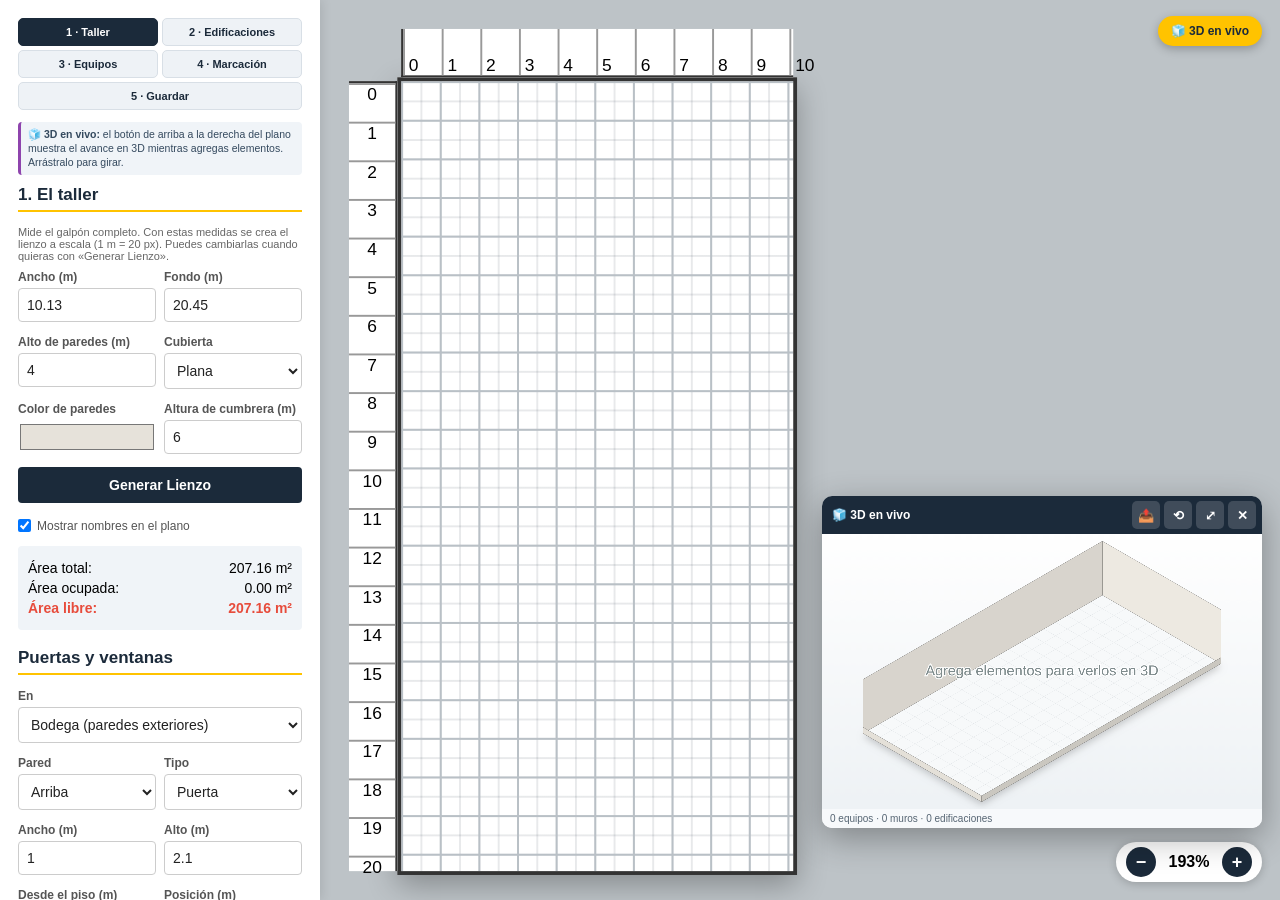
==== index.html @ 07bb7385 "v1.4.4: girar siempre (sin autocolision), mover aunque no haya hueco y redimensionar con aviso" ====
<!DOCTYPE html>
<html lang="es">
<head>
    <meta charset="UTF-8">
    <meta name="viewport" content="width=device-width, initial-scale=1, viewport-fit=cover">
    <meta name="description" content="Simulador de distribución en planta para talleres y bodegas: dibuja a escala, divide edificaciones, ubica equipos, míralo en 3D y comparte.">
    <meta name="theme-color" content="#1B2A3A">
    <meta name="apple-mobile-web-app-capable" content="yes">
    <meta name="apple-mobile-web-app-status-bar-style" content="black-translucent">
    <meta name="apple-mobile-web-app-title" content="Planta CTC">
    <meta property="og:title" content="Simulador de Planta CTC Energy">
    <meta property="og:description" content="Dibuja tu taller a escala por etapas, ubica equipos y compártelo en 3D. Guarda en tu celular o PC.">
    <meta property="og:type" content="website">
    <title>Simulador de Planta CTC Energy</title>
    <link rel="icon" href="data:image/svg+xml,%3Csvg xmlns='http://www.w3.org/2000/svg' viewBox='0 0 64 64'%3E%3Crect width='64' height='64' rx='12' fill='%231B2A3A'/%3E%3Cpath d='M14 46V26l10 6v-6l10 6v-6l10 6v14z' fill='%23FFC300'/%3E%3C/svg%3E">
    <link rel="apple-touch-icon" href="icons/apple-touch-icon.png">
    <link rel="manifest" href="manifest.webmanifest">
    <link rel="stylesheet" href="assets/styles.css">
    <script>
        /* registra fallos para poder diagnosticar (no interrumpe la app) */
        window.__errores = [];
        window.addEventListener('error', function (e) {
            window.__errores.push('error: ' + e.message + ' @ ' + (e.filename || '') + ':' + e.lineno);
        });
        window.addEventListener('unhandledrejection', function (e) {
            var r = e.reason;
            window.__errores.push('promesa: ' + ((r && r.message) || r));
        });
    </script>
</head>
<body>
    <button id="btn-panel" class="btn-panel" aria-controls="panel" aria-expanded="false" title="Mostrar / ocultar panel">☰</button>

    <aside id="panel">
        <button id="btnCerrarPanel" class="btn-cerrar-panel" type="button" title="Cerrar panel">✕</button>
        <div class="marcas" role="tablist">
            <button type="button" class="marca activa" data-tab="taller">1 · Taller</button>
            <button type="button" class="marca" data-tab="edif">2 · Edificaciones</button>
            <button type="button" class="marca" data-tab="equipos">3 · Equipos</button>
            <button type="button" class="marca" data-tab="marcacion">4 · Marcación</button>
            <button type="button" class="marca" data-tab="salida">5 · Guardar</button>
        </div>

        <p class="pista-3d">🧊 <b>3D en vivo:</b> el botón de arriba a la derecha del plano muestra el avance en 3D
            mientras agregas elementos. Arrástralo para girar.</p>

        <!-- ===================== ELEMENTO SELECCIONADO ===================== -->
        <div id="selBox" style="display:none">
            <h3 class="sub">✏️ Elemento seleccionado</h3>
            <p id="selInfo" class="ayuda"></p>
            <div class="form-group"><label for="selNombre">Nombre</label>
                <input type="text" id="selNombre" maxlength="60"></div>
            <div class="form-group fila-campos">
                <div><label for="selAncho">Ancho / largo (m)</label><input type="number" id="selAncho" step="0.05" min="0.3"></div>
                <div><label for="selFondo">Fondo / espesor (m)</label><input type="number" id="selFondo" step="0.05" min="0.3"></div>
            </div>
            <div class="form-group fila-campos">
                <div><label for="selAlto">Alto (m)</label><input type="number" id="selAlto" step="0.1" min="0.1"></div>
                <div><label for="selColor">Color</label><input type="color" id="selColor"></div>
            </div>
            <div class="form-group">
                <label class="chk"><input type="checkbox" id="selMarca"> Con marcación amarilla</label>
            </div>
            <div class="form-group">
                <label for="selFoto">Foto / imagen 3D</label>
                <div class="fila-archivo">
                    <input type="file" id="selFoto" accept="image/*">
                    <button type="button" id="btnSelQuitarFoto" class="btn-quitar" title="Quitar la foto">✕</button>
                </div>
            </div>
            <button id="btnSelAplicar" class="btn-primario">Aplicar cambios</button>
            <div class="fila-campos">
                <button id="btnSelDup" class="btn-sec">Duplicar</button>
                <button id="btnSelDel" class="btn-borrar">Eliminar</button>
            </div>
            <button id="btnSelCerrar" class="btn-sec">Cerrar selección</button>
            <hr>
        </div>

        <!-- ===================== 1 · TALLER ===================== -->
        <section class="tab activa" data-tab="taller">
            <h2>1. El taller</h2>
            <p class="ayuda">Mide el galpón completo. Con estas medidas se crea el lienzo a escala
                (1 m = 20 px). Puedes cambiarlas cuando quieras con «Generar Lienzo».</p>
            <div class="form-group fila-campos">
                <div><label for="anchoBodega">Ancho (m)</label><input type="number" id="anchoBodega" value="10.13" step="0.05" min="1"></div>
                <div><label for="fondoBodega">Fondo (m)</label><input type="number" id="fondoBodega" value="20.45" step="0.05" min="1"></div>
            </div>
            <div class="form-group fila-campos">
                <div><label for="altoPared">Alto de paredes (m)</label><input type="number" id="altoPared" value="4" step="0.1" min="1"></div>
                <div><label for="cubierta">Cubierta</label>
                    <select id="cubierta">
                        <option value="ninguna">Sin cubierta</option>
                        <option value="plana" selected>Plana</option>
                        <option value="aguas">2 aguas</option>
                    </select>
                </div>
            </div>
            <div class="form-group fila-campos">
                <div><label for="colorPared">Color de paredes</label><input type="color" id="colorPared" value="#e6e2da"></div>
                <div><label for="alturaCumbrera">Altura de cumbrera (m)</label><input type="number" id="alturaCumbrera" value="6" step="0.1" min="1"></div>
            </div>
            <button id="btnCrearBodega" class="btn-primario">Generar Lienzo</button>

            <div class="form-group" style="margin-top:8px">
                <label class="chk"><input type="checkbox" id="verNombres" checked>
                    Mostrar nombres en el plano</label>
            </div>
            <div id="totales" aria-live="polite">
                <p><span>Área total:</span> <span id="txtTotal">0 m²</span></p>
                <p><span>Área ocupada:</span> <span id="txtOcupada">0 m²</span></p>
                <p class="alerta"><span>Área libre:</span> <span id="txtLibre">0 m²</span></p>
            </div>

            <div id="hostAbBodega"></div>
            <p class="ayuda">Se agregan a las paredes exteriores. Después las arrastras en el plano
                o las mueves con la barra de posición.</p>
        </section>

        <!-- ===================== 2 · EDIFICACIONES ===================== -->
        <section class="tab" data-tab="edif">
            <h2>2. Edificaciones internas</h2>
            <p class="ayuda">Oficinas, baños, almacén, cuarto eléctrico… Primero crea el cuarto;
                después elige «Trabajar dentro de» y agrega sus muros, puertas y equipos.
                Cada tramo que dejan los muros aparece con su nombre y su área.</p>
            <div id="hostEdif"></div>

            <h2>Edificaciones del plano</h2>
            <p class="ayuda">En cada edificación: <b>Ver</b>, <b>Editar</b>, <b>＋ Equipo</b> para
                meter una máquina o mesa, y <b>↔</b> / <b>↕</b> para partir el área más grande en dos.</p>
            <div id="listaEdif" class="lista-edif"></div>

            <div id="hostAbEdif"></div>

            <h2>Recintos y áreas</h2>
            <p class="ayuda">Escribe el nombre de cada tramo (Oficina, Baño, Depósito…).
                El nombre se conserva aunque muevas el muro.</p>
            <div id="listaRecintos" class="tabla-recintos"></div>
        </section>

        <!-- ===================== 3 · EQUIPOS ===================== -->
        <section class="tab" data-tab="equipos">
            <h2>3. Equipos</h2>
            <p class="ayuda">Arrastra un objeto al plano, o haz clic para cargarlo con sus medidas.
                Si elegiste «Trabajar dentro de» una edificación, el equipo se coloca allí.</p>
            <div id="bib" class="bib"></div>
            <button id="btnBibAdd" class="btn-sec">＋ Agregar el seleccionado a la biblioteca</button>

            <details class="bib-nuevo">
                <summary>＋ Crear equipo con mi propia imagen</summary>
                <div class="form-group"><label for="bibNombre">Nombre</label>
                    <input type="text" id="bibNombre" maxlength="40" placeholder="Ej. Transformador seco"></div>
                <div class="form-group fila-campos">
                    <div><label for="bibAncho">Ancho (m)</label><input type="number" id="bibAncho" step="0.05" min="0.1" value="1"></div>
                    <div><label for="bibFondo">Fondo (m)</label><input type="number" id="bibFondo" step="0.05" min="0.1" value="1"></div>
                    <div><label for="bibAlto">Alto (m)</label><input type="number" id="bibAlto" step="0.05" min="0.1" value="1"></div>
                </div>
                <div class="form-group"><label for="bibFoto">Imagen (foto o render)</label>
                    <input type="file" id="bibFoto" accept="image/*" multiple>
                    <p class="ayuda" style="margin:4px 0 0">Puedes elegir <b>varias imágenes a la vez</b>:
                        se crea un equipo por imagen (con el nombre del archivo o el nombre + número).</p>
                </div>
                <label class="chk"><input type="checkbox" id="bibRecorte" checked>
                    Recortar el fondo (recomendado con fondo liso)</label>
                <button id="btnBibNuevo" class="btn-primario">Guardar en la biblioteca</button>
                <p class="ayuda">La imagen queda guardada en este dispositivo y se usa en 2D y 3D.
                    Puedes borrar objetos con la ✕ al pasar el ratón.</p>
            </details>
            <button id="btnBibRestaurar" class="btn-sec">Restaurar biblioteca original</button>

            <div id="hostEq"></div>
        </section>

        <!-- ===================== 4 · MARCACIÓN ===================== -->
        <section class="tab" data-tab="marcacion">
            <h2>4. Marcación de áreas</h2>
            <p class="ayuda">Dos formas de demarcar: la franja pegada al equipo (color y forma)
                o un marco independiente que puedes estirar con el ratón.</p>

            <h3 class="sub">A · Franja sobre el equipo</h3>
            <div class="form-group">
                <label for="marcaColor">Color de la marcación</label>
                <select id="marcaColor">
                    <option value="amarillo-negro">Amarillo con negro</option>
                    <option value="rojo-blanco">Rojo con blanco</option>
                    <option value="amarillo">Amarillo liso</option>
                    <option value="gris">Gris</option>
                    <option value="blanco">Blanco</option>
                    <option value="verde">Verde</option>
                </select>
            </div>
            <div class="form-group fila-campos">
                <div><label for="marcaAncho">Ancho de franja (cm)</label>
                    <select id="marcaAncho">
                        <option value="10">10 cm</option>
                        <option value="15">15 cm</option>
                        <option value="20" selected>20 cm</option>
                        <option value="30">30 cm</option>
                    </select>
                </div>
                <div><label for="marcaForma">Forma</label>
                    <select id="marcaForma">
                        <option value="perimetro">Perímetro completo</option>
                        <option value="u">En U (3 lados)</option>
                        <option value="l">En L (2 lados)</option>
                        <option value="frente">Solo el frente</option>
                        <option value="lados">Solo los lados</option>
                    </select>
                </div>
            </div>
            <div id="vistaMarca" class="vista-marca"></div>
            <button id="btnMarcaSel" class="btn-primario">Aplicar al seleccionado</button>
            <button id="btnMarcaTodos" class="btn-sec">Aplicar a todos los equipos</button>

            <h3 class="sub" style="margin-top:16px">B · Marco estirable (alrededor del equipo)</h3>
            <p class="ayuda">Selecciona un equipo o una edificación y pulsa «Crear marco».
                Luego estíralo con los 8 tiradores: las medidas se actualizan solas.</p>
            <div class="form-group fila-campos">
                <div><label for="marcoAncho">Ancho del marco (m)</label><input type="number" id="marcoAncho" step="0.05" min="0.3" value="2"></div>
                <div><label for="marcoFondo">Fondo del marco (m)</label><input type="number" id="marcoFondo" step="0.05" min="0.3" value="1.5"></div>
                <div><label for="marcoFranja">Franja (m)</label><input type="number" id="marcoFranja" step="0.01" min="0.05" value="0.15"></div>
            </div>
            <button id="btnMarcoCrear" class="btn-primario">Crear marco en el seleccionado</button>
            <button id="btnMarcoAplicar" class="btn-sec">Aplicar medidas al marco</button>
            <p class="ayuda">El marco no ocupa área ni estorba al mover equipos. Sale en el PDF
                y en la imagen 3D.</p>
        </section>

        <!-- ===================== 5 · GUARDAR / SALIR ===================== -->
        <section class="tab" data-tab="salida">
            <h2>5. Guardar y compartir</h2>
            <p class="ayuda">El proyecto se guarda solo en este dispositivo mientras trabajas.
                Usa «Archivo» para llevarlo a otro celular o PC.</p>
            <div class="form-group"><label for="nombreProyecto">Nombre del proyecto</label>
                <input type="text" id="nombreProyecto" maxlength="60" value="Taller CTC Energy"></div>
            <div id="guardadoInfo" class="guardado" aria-live="polite">Listo</div>

            <button id="btnGuardar" class="btn-primario">💾 Guardar ahora</button>
            <div class="fila-campos">
                <button id="btnArchivo" class="btn-sec">⬇ Archivo (.json)</button>
                <button id="btnImportar" class="btn-sec">⬆ Abrir archivo</button>
            </div>
            <button id="btnCompartirProy" class="btn-sec">📤 Enviar proyecto (WhatsApp)</button>
            <button id="btnNuevo" class="btn-sec">🗋 Proyecto nuevo</button>

            <hr>
            <button id="btn3D" class="btn-3d">🧊 Ver en 3D (pantalla completa)</button>
            <div class="fila-campos">
                <button id="btnCompartir3D" class="btn-wa">📤 Compartir 3D</button>
                <button id="btnPng3D" class="btn-sec">⬇ PNG 3D</button>
            </div>
            <button id="btnImprimir" class="btn-print">🖨️ Imprimir / PDF 2D</button>
            <p class="ayuda">En el celular: elige «Compartir 3D» y luego WhatsApp.
                Para el PDF, elige «Guardar como PDF» en la impresión.</p>

            <div class="form-group">
                <label class="chk"><input type="checkbox" id="verTechos"> Mostrar techos en 3D (apagado = se ve el interior)</label>
            </div>
            <div class="form-group">
                <label class="chk"><input type="checkbox" id="libreSolape"> Mover libre (permite encimarse)</label>
            </div>
            <div class="form-group">
                <label for="ajustePared">Ajuste de fotos de pared</label>
                <select id="ajustePared">
                    <option value="100% 100%">Estirar</option>
                    <option value="cover">Llenar (recorta)</option>
                </select>
            </div>
            <div class="form-group"><label for="fotoParedArriba">Foto pared ARRIBA</label>
                <div class="fila-archivo"><input type="file" id="fotoParedArriba" accept="image/*" data-pared="arriba">
                <button type="button" class="btn-quitar" data-quitar="arriba" title="Quitar foto">✕</button></div></div>
            <div class="form-group"><label for="fotoParedAbajo">Foto pared ABAJO</label>
                <div class="fila-archivo"><input type="file" id="fotoParedAbajo" accept="image/*" data-pared="abajo">
                <button type="button" class="btn-quitar" data-quitar="abajo" title="Quitar foto">✕</button></div></div>
            <div class="form-group"><label for="fotoParedIzq">Foto pared IZQUIERDA</label>
                <div class="fila-archivo"><input type="file" id="fotoParedIzq" accept="image/*" data-pared="izq">
                <button type="button" class="btn-quitar" data-quitar="izq" title="Quitar foto">✕</button></div></div>
            <div class="form-group"><label for="fotoParedDer">Foto pared DERECHA</label>
                <div class="fila-archivo"><input type="file" id="fotoParedDer" accept="image/*" data-pared="der">
                <button type="button" class="btn-quitar" data-quitar="der" title="Quitar foto">✕</button></div></div>
            <hr>
            <div class="fila-campos">
                <button id="btnExportar" class="btn-sec">⬇ JSON</button>
                <button id="btnAgregarJson" class="btn-sec">＋ Sumar</button>
            </div>
            <input type="file" id="fileImportar" accept="application/json,.json" hidden>
            <button id="btnBorrarTodo" class="btn-borrar">Borrar todo el plano</button>
            <button id="btnAyuda" class="btn-sec">❔ Guía rápida</button>
            <p class="pie">v1.4.4 · Funciona sin conexión · Los datos quedan en tu dispositivo.</p>
        </section>

        <!-- ===================== FORMULARIO COMPARTIDO ===================== -->
        <div id="bloqueAb">
            <h2>Puertas y ventanas</h2>
            <div class="form-group">
                <label for="abDueno">En</label>
                <select id="abDueno"><option value="bodega">Bodega (paredes exteriores)</option></select>
            </div>
            <div class="form-group fila-campos">
                <div><label for="abPared">Pared</label>
                    <select id="abPared"><option value="arriba">Arriba</option><option value="abajo">Abajo</option><option value="izq">Izquierda</option><option value="der">Derecha</option></select>
                </div>
                <div><label for="abTipo">Tipo</label>
                    <select id="abTipo"><option value="puerta">Puerta</option><option value="ventana">Ventana</option><option value="hueco">Abertura sin puerta</option></select>
                </div>
            </div>
            <div class="form-group fila-campos">
                <div><label for="abAncho">Ancho (m)</label><input type="number" id="abAncho" value="1" step="0.1" min="0.1"></div>
                <div><label for="abAlto">Alto (m)</label><input type="number" id="abAlto" value="2.1" step="0.1" min="0.1"></div>
            </div>
            <div class="form-group fila-campos">
                <div><label for="abDesde">Desde el piso (m)</label><input type="number" id="abDesde" value="0" step="0.1" min="0"></div>
                <div><label for="abPos">Posición (m)</label><input type="number" id="abPos" value="" placeholder="centrada" step="0.1" min="0"></div>
            </div>
            <p class="ayuda">*Vacía = centrada. Después la mueves con la barra o arrastrándola.</p>
            <button id="btnAgregarAb" class="btn-primario">+ Agregar abertura</button>
            <div id="listaAb" class="lista-ab"></div>
        </div>

        <div id="formElemento" style="display:none">
            <div class="tipos">
                <button type="button" class="tipo activo" data-cat="objeto">Equipo<small>EQ</small></button>
                <button type="button" class="tipo" data-cat="edificacion">Edificación<small>E</small></button>
                <button type="button" class="tipo" data-cat="muro">Muro<small>MD</small></button>
                <button type="button" class="tipo" data-cat="libre">Zona libre<small>MA</small></button>
            </div>
            <select id="categoriaBloque" hidden>
                <option value="objeto">Equipo / objeto (EQ)</option>
                <option value="edificacion">Edificación (E)</option>
                <option value="muro">Muro divisorio interior (MD)</option>
                <option value="libre">Espacio libre: pasillo, zona peatonal (MA)</option>
            </select>
            <p id="tipoAyuda" class="ayuda"></p>

            <div class="form-group" id="fDentro">
                <label for="dentroDe">Trabajar dentro de</label>
                <select id="dentroDe"><option value="">— En el plano general —</option></select>
                <p class="ayuda" style="margin:4px 0 0">Si eliges una edificación, el equipo o muro
                    nuevo se coloca dentro de ella.</p>
            </div>

            <div class="form-group" id="fNombre">
                <label for="nombreBloque" id="lblNombre">Nombre del equipo</label>
                <input type="text" id="nombreBloque" placeholder="Ej. Horno 1" maxlength="60">
            </div>
            <div class="form-group fila-campos" id="fMedidas">
                <div><label for="anchoBloque" id="lblAncho">Ancho (m)</label>
                    <input type="number" id="anchoBloque" value="2.95" step="0.05" min="0.05"></div>
                <div><label for="fondoBloque" id="lblFondo">Fondo (m)</label>
                    <input type="number" id="fondoBloque" value="5.5" step="0.05" min="0.05"></div>
            </div>
            <div class="form-group" id="fEspesor">
                <label for="espesorMuro">Espesor del muro</label>
                <select id="espesorMuro">
                    <option value="0.10">0.10 m — tabique delgado</option>
                    <option value="0.15" selected>0.15 m — muro de bloque</option>
                    <option value="0.20">0.20 m — muro grueso</option>
                    <option value="0.25">0.25 m — muro estructural</option>
                </select>
            </div>
            <div class="form-group" id="fAlto">
                <label for="altoBloque">Alto (m) — para la vista 3D</label>
                <input type="number" id="altoBloque" value="2" step="0.1" min="0.1">
            </div>
            <div class="form-group" id="fPeso">
                <label for="pesoBloque">Peso (kg, opcional)</label>
                <input type="number" id="pesoBloque" value="0" min="0">
            </div>
            <div class="form-group" id="fMarca">
                <label class="chk"><input type="checkbox" id="conMarca" checked> Con marcación</label>
                <p class="ayuda" style="margin:2px 0 0">El color, ancho y forma se eligen en el módulo
                    <b>4 · Marcación</b>.</p>
            </div>
            <div class="form-group" id="fStand">
                <label class="chk"><input type="checkbox" id="esStand"> Es stand con niveles</label>
                <div id="standCampos" class="fila-campos">
                    <div><label for="nivelesStand">Niveles</label><input type="number" id="nivelesStand" value="3" min="1"></div>
                    <div><label for="altoNivel">Alto/nivel (m)</label><input type="number" id="altoNivel" value="1.2" step="0.1"></div>
                    <div><label for="cargaNivel">Carga/nivel (kg)</label><input type="number" id="cargaNivel" value="0" min="0"></div>
                </div>
                <label class="chk" style="margin-top:8px"><input type="checkbox" id="esEstante"> Dibujar en 3D como estante metálico</label>
                <div id="estanteCampos" class="fila-campos">
                    <div><label for="nRepisas">Repisas</label><input type="number" id="nRepisas" value="6" min="1"></div>
                    <div><label for="h0Repisa">1ª a (m)</label><input type="number" id="h0Repisa" value="0.1" step="0.01" min="0"></div>
                    <div><label for="sepRepisa">Espacio (m)</label><input type="number" id="sepRepisa" value="0.36" step="0.01" min="0.05"></div>
                </div>
            </div>
            <div class="form-group fila-campos" id="fCant">
                <div><label for="cantBloque">Cantidad</label><input type="number" id="cantBloque" value="1" min="1" max="50"></div>
                <div><label for="pasoMover">Paso al mover</label>
                    <select id="pasoMover">
                        <option value="20">1 m</option>
                        <option value="10">50 cm</option>
                        <option value="5">25 cm</option>
                        <option value="2" selected>10 cm</option>
                        <option value="1">5 cm</option>
                        <option value="0.2">1 cm</option>
                    </select>
                </div>
            </div>
            <div class="form-group" id="fDestino">
                <label for="destino">Guardar dentro de un stand</label>
                <select id="destino"><option value="">— No, va en el plano —</option></select>
                <div id="nivelWrap" style="display:none;margin-top:6px">
                    <label for="nivelDestino">Nivel</label>
                    <select id="nivelDestino"></select>
                </div>
            </div>
            <div class="form-group" id="fColor">
                <label for="colorBloque">Color</label>
                <input type="color" id="colorBloque" value="#3498db">
            </div>
            <div class="form-group" id="fFoto">
                <label for="fotoBloque" id="lblFoto">Foto del equipo (opcional)</label>
                <div class="fila-archivo">
                    <input type="file" id="fotoBloque" accept="image/*">
                    <button type="button" id="btnQuitarFotoBloque" class="btn-quitar" title="Quitar la foto elegida">✕</button>
                </div>
                <label class="chk" style="margin-top:6px"><input type="checkbox" id="fotoSilueta" checked>
                    Recortar el fondo y mostrarla como imagen 3D</label>
                <select id="ajusteFoto" style="margin-top:6px">
                    <option value="cover">En el 3D: cubrir (recorta)</option>
                    <option value="100% 100%">En el 3D: estirar</option>
                    <option value="contain">En el 3D: contener (bordes)</option>
                </select>
            </div>
            <button id="btnAgregar" class="btn-primario">+ Ubicar en el plano</button>
            <button id="btnDeshacer" class="btn-undo">↩️ Deshacer</button>
        </div>
    </aside>

    <div id="panelBackdrop"></div>

    <main id="workspace">
        <div id="zoom-controls">
            <button id="btnMenos" title="Alejar">−</button>
            <span id="txtZoom">100%</span>
            <button id="btnMas" title="Acercar">+</button>
        </div>
        <button id="btnVivo3D" class="btn-vivo3d" type="button"
            title="Mostrar u ocultar la vista 3D mientras editas">🧊 3D en vivo</button>
        <div id="wrapper">
            <div id="regla-x" aria-hidden="true"></div>
            <div id="regla-y" aria-hidden="true"></div>
            <div id="bodega"></div>
        </div>
        <div id="leyenda"></div>
    </main>

    <div id="vivo3d" class="pos-br" aria-label="Vista 3D en vivo">
        <div class="vivo-cab">
            <span>🧊 3D en vivo</span>
            <div class="vivo-acciones">
                <button id="btnVivoCompartir" type="button" title="Compartir esta vista por WhatsApp">📤</button>
                <button id="btnVivoReset" type="button" title="Centrar la vista">⟲</button>
                <button id="btnVivoAbrir" type="button" title="Ver en pantalla completa">⤢</button>
                <button id="btnVivoCerrar" type="button" title="Cerrar">✕</button>
            </div>
        </div>
        <div id="vivoLienzo" title="Arrastra para girar · pellizca para acercar"></div>
        <div id="vivoInfo" class="vivo-pie">Arrastra para girar · pellizca para acercar</div>
    </div>

    <div id="vista3d" role="dialog" aria-modal="true" aria-label="Vista 3D">
        <div id="barra3d">
            <button id="btnCerrar3D">✕ Cerrar 3D</button>
            <button id="btnCompartir3DView">📤 Compartir PNG</button>
            <button id="btnPng3DView">⬇ Descargar PNG</button>
            <span class="ayuda3d">Arrastra para girar · rueda para acercar · sin techos se ven las paredes bajas y las puertas</span>
        </div>
        <div id="escena3d"><div id="mundo3d"></div></div>
    </div>

    <div id="ayudaModal" role="dialog" aria-modal="true" aria-labelledby="ayudaTitulo">
        <div class="ayuda-caja">
            <h2 id="ayudaTitulo">Guía rápida</h2>
            <ol>
                <li><b>1 · Taller:</b> escribe ancho y fondo reales, el alto de las paredes y el tipo
                    de techo. Pulsa <b>Generar Lienzo</b>.</li>
                <li><b>Puertas y ventanas:</b> en el mismo módulo agrega las del galpón. Se pueden
                    arrastrar en el plano.</li>
                <li><b>2 · Edificaciones:</b> crea un cuarto (oficina, baño, almacén). Luego elige
                    <b>Trabajar dentro de</b> ese cuarto y agrega sus muros (usa «Muro» con el largo
                    del cuarto), puertas, ventanas y equipos.</li>
                <li><b>Recintos:</b> cada tramo aparece con su área. Escribe su nombre; se conserva
                    aunque muevas el muro.</li>
                <li><b>3 · Equipos:</b> arrastra de la biblioteca o crea tu propio equipo con foto.
                    Ajusta ancho, fondo y alto.</li>
                <li><b>4 · Marcación:</b> elige color, ancho y forma, o crea un <b>marco estirable</b>
                    y arrastra sus tiradores.</li>
                <li><b>5 · Guardar:</b> se guarda solo en tu celular/PC. Usa <b>Archivo</b> para pasar
                    el proyecto a otro dispositivo y <b>Compartir 3D</b> para enviarlo por WhatsApp.</li>
            </ol>
            <p class="ayuda">Consejos: mantén pulsado y arrastra para mover. Ctrl+Z deshace.
                El PDF sale con las tablas de convenciones y áreas.</p>
            <button id="btnAyudaCerrar" class="btn-primario">Entendido</button>
            <button id="btnAyudaCerrar2" class="btn-sec">Cerrar</button>
        </div>
    </div>

    <div id="avisos" aria-live="polite"></div>
    <div id="selftest" hidden></div>

    <script src="assets/compartir.js"></script>
    <script src="assets/biblioteca.js"></script>
    <script src="assets/app.js"></script>
</body>
</html>
---- assets/styles.css ----
/* ============================================================
   Simulador de Planta CTC Energy — hoja de estilos
   ============================================================ */
* { box-sizing: border-box; margin: 0; padding: 0; }

html, body { height: 100%; }

body {
    font-family: 'Segoe UI', Tahoma, Geneva, Verdana, sans-serif;
    display: flex;
    height: 100vh;
    height: 100dvh;
    background: #e0e0e0;
    overflow: hidden;
    -webkit-text-size-adjust: 100%;
}

/* ---------------- módulos (pestañas) ---------------- */
.marcas { display: flex; flex-wrap: wrap; gap: 4px; margin-bottom: 12px; }
.marca {
    flex: 1 1 46%; font-size: 11px; padding: 7px 4px; margin: 0;
    background: #EEF2F6; color: #1B2A3A; border: 1px solid #D8DFE6; border-radius: 5px;
    font-weight: 700; cursor: pointer;
}
.marca:hover { background: #E2E9F0; }
.marca.activa { background: #1B2A3A; color: #fff; border-color: #1B2A3A; }
.tab { display: none; }
.tab.activa { display: block; }
h3.sub { font-size: 12px; color: #1B2A3A; margin: 0 0 6px; }
.vista-marca { height: 56px; border: 1px solid #DDE3E9; border-radius: 6px; margin: 6px 0 10px;
               background: #fff; position: relative; overflow: hidden; }

/* ---------------- panel lateral ---------------- */
#panel {
    width: 320px;
    background: #fff;
    padding: 18px 18px 40px;
    box-shadow: 2px 0 10px rgba(0,0,0,.1);
    overflow-y: auto;
    z-index: 10;
    flex-shrink: 0;
    overscroll-behavior: contain;
}

h2 {
    color: #1B2A3A;
    font-size: 17px;
    border-bottom: 2px solid #FFC300;
    padding-bottom: 5px;
    margin-bottom: 14px;
}

.form-group { margin-bottom: 13px; }
label { display: block; font-size: 12px; color: #555; margin-bottom: 4px; font-weight: 600; }
label.chk { display: flex; gap: 6px; align-items: center; font-weight: 500; margin-bottom: 6px; }
label.chk input { width: auto; }

input[type="text"], input[type="number"], select {
    width: 100%; padding: 8px; border: 1px solid #ccc; border-radius: 4px;
    font-size: 14px; background: #fff; color: #222;
}
input[type="color"] { width: 100%; height: 34px; border: none; cursor: pointer; background: none; }
input[type="file"] { width: 100%; font-size: 12px; }

.tipos { display: grid; grid-template-columns: 1fr 1fr; gap: 6px; margin-bottom: 12px; }
.tipo {
    background: #F2F5F8; color: #1B2A3A; border: 2px solid #DDE3E9; border-radius: 6px;
    padding: 8px 4px; font-size: 12px; font-weight: 700; margin: 0; line-height: 1.15;
    display: flex; flex-direction: column; align-items: center; gap: 2px;
}
.tipo small { font-size: 9px; font-weight: 400; color: #7A8794; }
.tipo:hover { background: #E7EDF3; }
.tipo.activo { background: #1B2A3A; color: #fff; border-color: #1B2A3A; }
.tipo.activo small { color: #FFC300; }

.fila-campos { display: flex; gap: 8px; }
.bib { display: grid; grid-template-columns: repeat(3, 1fr); gap: 6px; margin-bottom: 8px; }
.bib-item {
    position: relative; background: #F7F9FB; border: 1px solid #DDE3E9; border-radius: 6px;
    padding: 4px 3px 3px; text-align: center; cursor: grab; user-select: none;
}
.bib-item:hover { border-color: #1B2A3A; background: #EFF4F8; }
.bib-item:active { cursor: grabbing; }
.bib-item img { width: 100%; height: 52px; object-fit: contain; display: block; pointer-events: none; }
.bib-item span { font-size: 8.6px; color: #39434E; display: block; line-height: 1.15; margin-top: 2px; }
.bib-del {
    position: absolute; top: -6px; right: -6px; width: 18px; height: 18px; margin: 0; padding: 0;
    border-radius: 50%; background: #C0392B; color: #fff; font-size: 10px; line-height: 1;
    display: none; align-items: center; justify-content: center;
}
.bib-item:hover .bib-del { display: flex; }

.fila-archivo { display: flex; gap: 6px; align-items: center; }
.fila-archivo input[type="file"] { flex: 1 1 auto; min-width: 0; width: auto; font-size: 11px; }
.btn-quitar {
    flex: 0 0 30px; width: 30px; margin: 0; padding: 6px 0; font-size: 11px;
    background: #C0392B; border-radius: 4px; line-height: 1;
}
.btn-quitar:hover { background: #922B21; }
.btn-quitar.off { background: #D5D8DC; color: #7F8C8D; }
.fila-campos > div { flex: 1; min-width: 0; }

button {
    width: 100%; padding: 10px; background: #1B2A3A; color: #fff; border: none;
    border-radius: 4px; cursor: pointer; font-weight: 700; font-size: 14px;
    margin-bottom: 8px; transition: background .15s;
}
button:hover { background: #2E86C1; }
button:focus-visible { outline: 3px solid #FFC300; outline-offset: 2px; }

.btn-primario { background: #1B2A3A; }
.btn-print { background: #27AE60; }
.btn-print:hover { background: #219653; }
.btn-3d { background: #8E44AD; }
.btn-3d:hover { background: #7D3C98; }
.btn-undo { background: #E67E22; font-size: 12px; padding: 7px; }
.btn-sec { background: #566573; font-size: 12px; padding: 8px; }
.btn-borrar { background: #C0392B; font-size: 12px; padding: 8px; }
.btn-borrar:hover { background: #922B21; }

#totales { background: #F0F4F8; padding: 10px; border-radius: 4px; font-size: 14px; margin-bottom: 18px; }
#totales p { margin: 4px 0; display: flex; justify-content: space-between; }
.alerta { color: #E74C3C; font-weight: 700; }

.ayuda { font-size: 11px; color: #666; margin-bottom: 8px; }
.pie { font-size: 11px; color: #888; margin-top: 10px; text-align: center; }
.lista-ab { font-size: 12px; margin-bottom: 10px; }
hr { border: 0; border-top: 1px solid #eee; margin: 18px 0; }

/* ---------------- lienzo ---------------- */
#workspace {
    flex-grow: 1; position: relative; overflow: auto; background: #bdc3c7;
    display: flex; align-items: flex-start; justify-content: flex-start;
}
#wrapper { position: relative; transform-origin: top left; padding: 40px; flex-shrink: 0; }

#regla-x, #regla-y { position: absolute; background: #fff; display: flex; z-index: 100; pointer-events: none; }
#regla-x { top: 0; left: 42px; height: 25px; border-bottom: 1px solid #333; border-left: 1px solid #333; }
#regla-y { top: 42px; left: 0; width: 25px; border-right: 1px solid #333; border-top: 1px solid #333; flex-direction: column; }
.marca-x { position: absolute; top: 0; height: 100%; border-left: 1px solid #999; font-size: 9px; display: flex; align-items: flex-end; padding-left: 2px; }
.marca-y { position: absolute; left: 0; width: 100%; border-top: 1px solid #999; font-size: 9px; display: flex; align-items: center; justify-content: center; }

#bodega {
    position: relative;
    background-color: #fff;
    background-image:
        linear-gradient(to right, #c0c0c0 1px, transparent 1px),
        linear-gradient(to bottom, #c0c0c0 1px, transparent 1px);
    background-size: 20px 20px;
    border: 2px solid #333;
    box-sizing: content-box;
    box-shadow: 0 5px 15px rgba(0,0,0,.3);
    touch-action: none;
}

/* ---------------- bloques ---------------- */
.bloque-wrapper { position: absolute; cursor: grab; touch-action: none; }
.bloque-wrapper.arrastrando { cursor: grabbing; z-index: 9999 !important; }

.bloque {
    width: 100%; height: 100%;
    border: 1px solid rgba(0,0,0,.5);
    display: flex; flex-direction: column; align-items: center; justify-content: center;
    font-size: 10px; font-weight: 700; text-align: center; color: #000;
    user-select: none; overflow: hidden; opacity: .85;
}
.bloque .btn-del, .bloque .btn-rot {
    position: absolute; top: 2px; border: none; border-radius: 50%;
    width: 18px; height: 18px; font-size: 12px; cursor: pointer;
    display: flex; align-items: center; justify-content: center; z-index: 5; padding: 0; margin: 0;
}
.bloque .btn-del { right: 2px; background: rgba(255,0,0,.85); color: #fff; }
.bloque .btn-rot { left: 2px; background: rgba(241,196,15,.95); color: #000; }
/* los botones solo aparecen al pasar el ratón o al seleccionar: plano más limpio */
.bloque .btn-del, .bloque .btn-rot { opacity: 0; transition: opacity .12s; }
.bloque-wrapper:hover .btn-del, .bloque-wrapper:hover .btn-rot,
.bloque-wrapper.sel .btn-del, .bloque-wrapper.sel .btn-rot { opacity: 1; }
.bloque .area-txt { font-size: .85em; font-weight: 400; margin-top: 1px; }
.bloque .stand-info { font-size: 8px; font-weight: 400; }

.bloque-foto {
    position: absolute; inset: 0; z-index: -1;
    background-size: cover; background-position: center; background-repeat: no-repeat;
}
.bloque-content { width: 100%; }
.bloque-content span { background: rgba(255,255,255,.85); padding: 0 3px; border-radius: 2px; }

/* franja de marcación: 4 bordes (sin clip-path) */
.franja { position: absolute; pointer-events: none; background: repeating-linear-gradient(45deg, #f1c40f 0 4px, #000 4px 8px); }
.franja.amarillo-negro { background: repeating-linear-gradient(45deg, #f1c40f 0 4px, #111 4px 8px); }
.franja.rojo-blanco { background: repeating-linear-gradient(45deg, #c0392b 0 4px, #fff 4px 8px); }
.franja.amarillo { background: #f1c40f; }
.franja.gris { background: #7f8c8d; }
.franja.blanco { background: #fff; box-shadow: inset 0 0 0 1px #9aa4ad; }
.franja.verde { background: #27ae60; }
.franja.f-arriba { left: 0; right: 0; height: var(--fm); top: calc(-1 * var(--fm)); }
.franja.f-abajo  { left: 0; right: 0; height: var(--fm); bottom: calc(-1 * var(--fm)); }
.franja.f-izq    { top: 0; bottom: 0; width: var(--fm); left: calc(-1 * var(--fm)); }
.franja.f-der    { top: 0; bottom: 0; width: var(--fm); right: calc(-1 * var(--fm)); }

.bloque-wrapper[data-categoria="libre"] .bloque { border: 2px dashed #1e8449; }

/* plano limpio sin rótulos */
body.sin-nombres .bloque-content { display: none; }

/* elemento seleccionado */
.bloque-wrapper.sel .bloque { outline: 3px solid #FFC300; outline-offset: 1px; }
.bloque-wrapper.sel .bloque-wrapper { z-index: 9998 !important; }

/* zona de agarre de los muros delgados */
.bloque-wrapper[data-categoria="muro"]::after {
    content: ''; position: absolute; inset: -7px;
}

/* fantasma de colocación */
#fantasma {
    position: absolute; pointer-events: none; z-index: 9000;
    background: rgba(27, 42, 58, .30);
    border: 2px dashed #1B2A3A;
    box-shadow: 0 0 0 2px rgba(255, 195, 0, .9);
}
body.colocando #bodega { cursor: crosshair; }
body.colocando .bloque-wrapper,
body.colocando .ab-ov { pointer-events: none; }

/* muros divisorios: se dibujan como una linea gruesa */
.bloque-wrapper[data-categoria="muro"] .bloque { border: 1.5px solid #1B4F72; background-color: #5D6D7E !important; }
.bloque-wrapper[data-categoria="muro"] .bloque-content { display: none; }
.bloque-wrapper[data-categoria="muro"] .bloque { overflow: visible; }
.bloque-wrapper[data-categoria="muro"] .btn-del,
.bloque-wrapper[data-categoria="muro"] .btn-rot { transform: scale(.8); }

/* cuando una edificación está dividida, sus tramos muestran el área */
.bloque-wrapper.con-recintos .bloque-content { display: none; }

/* etiquetas de recintos en el plano */
.recinto-lbl {
    position: absolute; z-index: 6; pointer-events: none; text-align: center;
    font-size: 8px; font-weight: 700; color: #145A32; line-height: 1.1;
    background: rgba(255,255,255,.80); border-radius: 3px; padding: 1px 3px;
    transform: translate(-50%, -50%);
}
/* tabla de recintos */
.tabla-recintos { font-size: 11px; }
.recinto-fila { border-bottom: 1px solid #E5E9ED; padding: 5px 0; }
.recinto-fila .cab { display: flex; justify-content: space-between; gap: 6px; color: #34495E; }
.recinto-fila input { font-size: 11px; padding: 3px 5px; margin-top: 3px; }

/* aberturas (puertas / ventanas) */
.ab-ov { position: absolute; z-index: 7; pointer-events: auto; cursor: move; touch-action: none; box-sizing: border-box; }
.ab-ov::after { content: ''; position: absolute; top: -7px; left: -7px; right: -7px; bottom: -7px; }
.ab-ov.puerta { background: #8b4513; }
.ab-ov.ventana { background: #5dade2; border: 1px solid #1b4f72; }
.ab-ov.hueco { background: #fff; border: 1px dashed #555; }

/* ---------------- zoom ---------------- */
#zoom-controls {
    position: absolute; bottom: 18px; right: 18px; display: flex; gap: 8px;
    background: #fff; padding: 5px 10px; border-radius: 20px;
    box-shadow: 0 2px 10px rgba(0,0,0,.2); z-index: 100; align-items: center;
}
#zoom-controls button { width: 30px; height: 30px; padding: 0; border-radius: 50%; margin: 0; font-size: 18px; }
#zoom-controls span { font-weight: 700; width: 50px; text-align: center; }

#leyenda { display: none; }

/* ---------------- 3D ---------------- */
#vista3d {
    position: fixed; inset: 0; background: linear-gradient(#dfe6e9, #95a5a6);
    z-index: 1000; display: none; overflow: hidden; cursor: grab;
    perspective: 2500px; user-select: none; touch-action: none;
}
#vista3d.activa { display: block; }
#vista3d:active { cursor: grabbing; }
#escena3d { position: absolute; left: 50%; top: 50%; width: 0; height: 0; transform-style: preserve-3d; }
#mundo3d { position: absolute; left: 0; top: 0; transform-style: preserve-3d; }

.cara3d {
    position: absolute; left: 0; top: 0; box-sizing: border-box;
    background-size: cover; background-position: center; background-repeat: no-repeat;
    outline: 1px solid rgba(0,0,0,.45);
    display: flex; align-items: center; justify-content: center; text-align: center;
    font-size: 10px; font-weight: 700; color: #000; overflow: hidden;
}
.cara3d span { background: rgba(255,255,255,.85); padding: 1px 4px; border-radius: 2px; line-height: 1.2; }

#barra3d { position: absolute; top: 15px; left: 15px; right: 15px; display: flex; align-items: center; gap: 15px; z-index: 5; pointer-events: none; }
#barra3d button { width: auto; margin: 0; padding: 8px 16px; pointer-events: auto; }
#barra3d .ayuda3d { background: rgba(255,255,255,.85); padding: 6px 12px; border-radius: 15px; font-size: 12px; color: #333; }

#selftest {
    position: fixed; left: 8px; bottom: 8px; z-index: 5000; background: #fff;
    border: 1px solid #333; border-radius: 6px; padding: 8px 10px;
    font: 11px/1.4 ui-monospace, Consolas, monospace; white-space: pre;
    max-height: 45vh; overflow: auto; box-shadow: 0 4px 16px rgba(0,0,0,.25);
}

/* ---------------- avisos (toasts) ---------------- */
#avisos { position: fixed; left: 50%; bottom: 22px; transform: translateX(-50%); z-index: 2000; display: flex; flex-direction: column; gap: 8px; align-items: center; pointer-events: none; }
.aviso {
    background: #1B2A3A; color: #fff; padding: 10px 16px; border-radius: 20px;
    font-size: 13px; box-shadow: 0 4px 14px rgba(0,0,0,.25); animation: aparecer .18s ease-out;
    max-width: 80vw;
}
.aviso.error { background: #C0392B; }
.aviso.ok { background: #1E8449; }
@keyframes aparecer { from { opacity: 0; transform: translateY(8px); } to { opacity: 1; transform: none; } }

/* ---------------- botón de panel (móvil) ---------------- */
.btn-panel {
    display: none; position: fixed; top: 10px; left: 10px; width: 42px; height: 42px;
    border-radius: 50%; z-index: 50; margin: 0; padding: 0; font-size: 18px;
}

/* ---------------- responsive ---------------- */
@media (max-width: 820px) {
    .btn-panel { display: block; }
    #panel {
        position: fixed; top: 0; left: 0; bottom: 0; width: min(88vw, 360px);
        transform: translateX(-105%); transition: transform .25s ease; z-index: 60;
        box-shadow: 4px 0 18px rgba(0,0,0,.25);
    }
    #panel.abierto { transform: none; }
    body { display: block; }
    #workspace { height: 100vh; height: 100dvh; }
}

/* ---------------- impresión ---------------- */
@media print {
    @page { size: letter portrait; margin: 10mm; }

    #vista3d, #zoom-controls, #panel, .btn-panel, #avisos { display: none !important; }
    body { background: #fff; display: block; height: auto; overflow: visible; }
    #workspace { display: flex; align-items: flex-start; gap: 18px; overflow: visible; background: #fff; padding: 0; margin: 0; }

    #leyenda { display: block; width: 320px; flex-shrink: 0; font-size: 11px; color: #000; }
    #leyenda h3 { font-size: 15px; border-bottom: 2px solid #000; padding-bottom: 3px; margin-bottom: 6px; }
    #leyenda h4 { font-size: 12px; background: #e8e8e8; padding: 3px 5px; margin: 10px 0 3px; }
    #leyenda table { width: 100%; border-collapse: collapse; }
    #leyenda th, #leyenda td { border-bottom: 1px solid #bbb; padding: 3px 4px; text-align: left; vertical-align: middle; }
    #leyenda th { font-size: 10px; color: #333; }
    #leyenda td.num, #leyenda th.num { text-align: right; white-space: nowrap; }
    #leyenda tr { page-break-inside: avoid; }
    #leyenda tr.sub td, #leyenda tr.total td { font-weight: 700; border-top: 1px solid #000; }
    #leyenda .muestra { display: inline-block; width: 14px; height: 14px; border: 1px solid #000; vertical-align: middle; }

    #wrapper { transform: none !important; padding: 0; }
    #regla-x, #regla-y { display: none !important; }
    #bodega { box-shadow: none; border: 2px solid #000; }
    .bloque { border: 1px solid #000 !important; font-size: 7px; line-height: 1.05; }
    .bloque .area-txt { display: none; }
    .bloque-content span { background: rgba(255,255,255,.92); padding: 0 1px; }
    #leyenda { width: 292px; font-size: 8px; line-height: 1.25; }
    #leyenda h3 { font-size: 12px; margin-bottom: 4px; }
    #leyenda h4 { font-size: 9px; margin: 6px 0 2px; padding: 2px 4px; }
    #leyenda th, #leyenda td { padding: 1.5px 3px; }
    #leyenda .muestra { width: 10px; height: 10px; }
    .bloque .btn-del, .bloque .btn-rot { display: none !important; }
    .franja, .ab-ov, .bloque-foto, .muestra, #leyenda h4 {
        -webkit-print-color-adjust: exact; print-color-adjust: exact;
    }
}

/* ============================================================
   v1.4 · etapas, marcos, listas y guardado
   ============================================================ */
#selBox {
    background: #FFF9E6; border: 1px solid #F1C40F; border-radius: 8px;
    padding: 10px 10px 4px; margin-bottom: 14px;
}
#selBox h3 { margin-bottom: 4px; }
#selBox .form-group { margin-bottom: 9px; }
#selBox button { padding: 8px; font-size: 12px; }
#selBox hr { margin: 10px 0; }

.lista-edif { display: flex; flex-direction: column; gap: 6px; margin-bottom: 12px; }
.edif-fila {
    display: flex; align-items: center; gap: 6px; background: #F7F9FB;
    border: 1px solid #DDE3E9; border-radius: 6px; padding: 6px 8px;
}
.edif-txt { flex: 1 1 auto; min-width: 0; font-size: 11px; color: #1B2A3A; }
.edif-txt small { display: block; color: #5D6D7E; font-size: 10px; margin-top: 1px; }
.edif-fila .mini {
    width: auto; flex: 0 0 auto; margin: 0; padding: 5px 8px;
    font-size: 10px; font-weight: 700; background: #566573;
}
.edif-fila .mini:hover { background: #2E86C1; }

.tabla-recintos .edif-cab {
    font-size: 10.5px; font-weight: 700; color: #1B4F72;
    background: #EAF2F8; padding: 4px 6px; margin: 8px 0 2px; border-radius: 4px;
}
.recinto-fila { border-bottom: 1px solid #E5E9ED; padding: 5px 0; }
.recinto-fila:last-child { border-bottom: none; }

/* marcos de marcación */
.marca-wrapper { touch-action: none; }
.marco { position: absolute; inset: 0; }
.marco-franja { position: absolute; pointer-events: none; }
.marco-franja.mf-arriba { left: 0; right: 0; top: 0; height: var(--fm); }
.marco-franja.mf-abajo { left: 0; right: 0; bottom: 0; height: var(--fm); }
.marco-franja.mf-izq { top: 0; bottom: 0; left: 0; width: var(--fm); }
.marco-franja.mf-der { top: 0; bottom: 0; right: 0; width: var(--fm); }
.marco-lbl {
    position: absolute; inset: var(--fm, 3px); display: flex; align-items: center;
    justify-content: center; text-align: center; padding: 2px; overflow: hidden;
    font-size: 8.5px; font-weight: 700; color: #145A32; line-height: 1.15;
    text-shadow: 0 1px 0 #fff, 0 0 3px #fff; word-break: break-word;
}
.marca-wrapper.sel .marco { outline: 2px dashed #FFC300; outline-offset: 2px; }
.mh {
    position: absolute; width: 15px; height: 15px; background: #FFC300;
    border: 2px solid #1B2A3A; border-radius: 4px; display: none; z-index: 9; touch-action: none;
}
.marca-wrapper.sel .mh { display: block; }
.mh-n { left: 50%; top: -9px; transform: translateX(-50%); cursor: ns-resize; }
.mh-s { left: 50%; bottom: -9px; transform: translateX(-50%); cursor: ns-resize; }
.mh-e { top: 50%; right: -9px; transform: translateY(-50%); cursor: ew-resize; }
.mh-w { top: 50%; left: -9px; transform: translateY(-50%); cursor: ew-resize; }
.mh-ne { top: -9px; right: -9px; cursor: nesw-resize; }
.mh-nw { top: -9px; left: -9px; cursor: nwse-resize; }
.mh-se { bottom: -9px; right: -9px; cursor: nwse-resize; }
.mh-sw { bottom: -9px; left: -9px; cursor: nesw-resize; }
body.sin-nombres .recinto-lbl, body.sin-nombres .marco-lbl { display: none; }

/* biblioteca: formulario propio */
.bib-nuevo {
    background: #F7F9FB; border: 1px solid #DDE3E9; border-radius: 6px;
    padding: 8px; margin: 6px 0 8px;
}
.bib-nuevo summary { font-size: 11.5px; font-weight: 700; color: #1B2A3A; cursor: pointer; }
.bib-nuevo[open] summary { margin-bottom: 8px; }
.bib-nuevo .form-group { margin-bottom: 8px; }

/* guardado */
.guardado {
    font-size: 11px; padding: 6px 8px; border-radius: 5px; margin-bottom: 10px;
    background: #F0F4F8; color: #566573;
}
.guardado.ok { background: #E8F6EE; color: #1E8449; }
.guardado.pendiente { background: #FFF6E5; color: #9A6B00; }
.guardado.error { background: #FDEDEC; color: #C0392B; }

.btn-wa { background: #25D366; color: #063; }
.btn-wa:hover { background: #1DA851; color: #fff; }

/* ayuda */
#ayudaModal {
    position: fixed; inset: 0; background: rgba(10, 20, 30, .55); display: none;
    z-index: 3000; padding: 16px; overflow: auto;
}
#ayudaModal.activa { display: flex; align-items: center; justify-content: center; }
.ayuda-caja {
    background: #fff; max-width: 560px; width: 100%; border-radius: 10px;
    padding: 18px; box-shadow: 0 12px 40px rgba(0, 0, 0, .35);
    max-height: 90vh; overflow: auto;
}
.ayuda-caja h2 { margin-bottom: 10px; }
.ayuda-caja ol { margin: 0 0 10px 18px; font-size: 12.5px; line-height: 1.5; color: #333; }
.ayuda-caja li { margin-bottom: 6px; }

@media (pointer: coarse) {
    .mh { width: 20px; height: 20px; }
    .mh-n { top: -11px; } .mh-s { bottom: -11px; }
    .mh-e { right: -11px; } .mh-w { left: -11px; }
    .mh-ne { top: -11px; right: -11px; } .mh-nw { top: -11px; left: -11px; }
    .mh-se { bottom: -11px; right: -11px; } .mh-sw { bottom: -11px; left: -11px; }
}

@media print {
    .mh, #selBox, .guardado, #ayudaModal { display: none !important; }
    .marca-wrapper.sel .marco { outline: none; }
    .marco-lbl { font-size: 6.5px; }
    #leyenda .cab-leyenda { font-size: 8.5px; color: #333; margin-bottom: 4px; }
    .recinto-lbl {
        background: rgba(255,255,255,.92) !important;
        font-size: 6px !important; color: #000 !important;
    }
}
/* colores de la franja del marco (mismos de la marcación) */
.marco-franja.amarillo-negro { background: repeating-linear-gradient(45deg, #f1c40f 0 4px, #111 4px 8px); }
.marco-franja.rojo-blanco { background: repeating-linear-gradient(45deg, #c0392b 0 4px, #fff 4px 8px); }
.marco-franja.amarillo { background: #f1c40f; }
.marco-franja.gris { background: #7f8c8d; }
.marco-franja.blanco { background: #fff; box-shadow: inset 0 0 0 1px #9aa4ad; }
.marco-franja.verde { background: #27ae60; }

.marco-lbl span {
    background: rgba(255, 255, 255, .92); padding: 1px 4px; border-radius: 3px;
    display: inline-block; max-width: 100%; overflow: hidden; text-overflow: ellipsis;
}
.bloque-wrapper.con-marco .bloque-content { display: none; }
/* etiqueta del marco: se adapta y no bloquea el arrastre */
.marco-lbl { pointer-events: none; }
.marco-lbl span {
    white-space: normal; overflow: visible; text-overflow: clip;
    max-width: 100%; font-size: 8px; line-height: 1.1;
}
/* ============================================================
   3D en vivo (v1.4.1)
   ============================================================ */
.pista-3d {
    font-size: 10.5px; line-height: 1.35; color: #34495E;
    background: #F0F4F8; border-left: 3px solid #8E44AD; border-radius: 4px;
    padding: 5px 7px; margin: 0 0 10px;
}
.btn-vivo3d {
    position: absolute; top: 16px; right: 18px; z-index: 110;
    width: auto; margin: 0; padding: 8px 13px; font-size: 12px;
    background: #8E44AD; color: #fff; border-radius: 18px;
    box-shadow: 0 3px 10px rgba(0, 0, 0, .25);
}
.btn-vivo3d:hover { background: #7D3C98; }
.btn-vivo3d.activo { background: #FFC300; color: #1B2A3A; }
#vivo3d {
    position: fixed; right: 18px; bottom: 72px; width: min(440px, 42vw);
    background: #fff; border-radius: 10px; overflow: hidden; z-index: 900;
    box-shadow: 0 10px 34px rgba(0, 0, 0, .32); display: none;
}
#vivo3d.activa { display: block; }
.vivo-cab {
    display: flex; align-items: center; justify-content: space-between; gap: 6px;
    background: #1B2A3A; color: #fff; padding: 5px 6px 5px 10px;
    font-size: 12px; font-weight: 700;
}
.vivo-acciones { display: flex; gap: 4px; }
.vivo-acciones button {
    width: 28px; height: 28px; margin: 0; padding: 0; font-size: 13px;
    background: rgba(255, 255, 255, .16); border-radius: 5px; line-height: 1;
}
.vivo-acciones button:hover { background: #FFC300; color: #1B2A3A; }
#vivoLienzo { background: #eef2f5; line-height: 0; cursor: grab; touch-action: none; }
#vivoLienzo:active { cursor: grabbing; }
#vivoLienzo canvas { width: 100%; height: auto; display: block; }
.vivo-pie {
    font-size: 10px; color: #566573; background: #F7F9FB;
    padding: 4px 8px; display: flex; justify-content: space-between;
}
@media (max-width: 820px) {
    #vivo3d { left: 8px; right: 8px; bottom: 64px; width: auto; }
    #vivoLienzo canvas { max-height: 34vh; object-fit: contain; }
    .btn-vivo3d { top: 10px; right: 10px; }
}
@media print {
    #vivo3d, .btn-vivo3d, .pista-3d, #panelBackdrop, #btnCerrarPanel { display: none !important; }
}
/* acciones por edificación (v1.4.2) */
.edif-fila { flex-direction: column; align-items: stretch; gap: 4px; }
.edif-acciones { display: flex; flex-wrap: wrap; gap: 4px; }
.edif-acciones .mini {
    flex: 1 1 auto; width: auto; margin: 0; padding: 4px 6px;
    font-size: 10px; line-height: 1.1;
}
/* ============================================================
   v1.4.2 · cuadrícula fina, panel móvil y 3D en vivo
   ============================================================ */
/* cuadrícula de 1 m + media cuadrícula de 0.5 m */
#bodega {
    background-image:
        linear-gradient(to right, #b9c0c6 1px, transparent 1px),
        linear-gradient(to bottom, #b9c0c6 1px, transparent 1px),
        linear-gradient(to right, rgba(27, 42, 58, .10) 1px, transparent 1px),
        linear-gradient(to bottom, rgba(27, 42, 58, .10) 1px, transparent 1px);
    background-size: 20px 20px, 20px 20px, 10px 10px, 10px 10px;
}

/* fondo para cerrar el panel en móvil */
#panelBackdrop {
    position: fixed; inset: 0; background: rgba(10, 20, 30, .45);
    z-index: 55; display: none;
}
#panelBackdrop.activa { display: block; }
.btn-cerrar-panel {
    display: none; position: absolute; top: 8px; right: 8px;
    width: 30px; height: 30px; margin: 0; padding: 0; font-size: 14px;
    border-radius: 50%; background: #C0392B; z-index: 5;
}

/* posiciones del panel 3D en vivo */
#vivo3d.pos-tr { top: 64px; right: 18px; bottom: auto; left: auto; }
#vivo3d.pos-tl { top: 64px; left: 18px; bottom: auto; right: auto; }
#vivo3d.pos-br { bottom: 72px; right: 18px; top: auto; left: auto; }
#vivo3d.pos-bl { bottom: 72px; left: 18px; top: auto; right: auto; }
.vivo-cab { cursor: grab; touch-action: none; }
.vivo-cab:active { cursor: grabbing; }
#vivoLienzo { touch-action: none; }

@media (max-width: 820px) {
    .btn-cerrar-panel { display: block; }
    #panel { padding-top: 46px; }
    #vivo3d { z-index: 54; }
    .btn-vivo3d { z-index: 54; }
    #vivo3d.pos-tr, #vivo3d.pos-tl { left: 8px; right: 8px; top: 60px; bottom: auto; }
    #vivo3d.pos-br, #vivo3d.pos-bl { left: 8px; right: 8px; bottom: 64px; top: auto; }
}
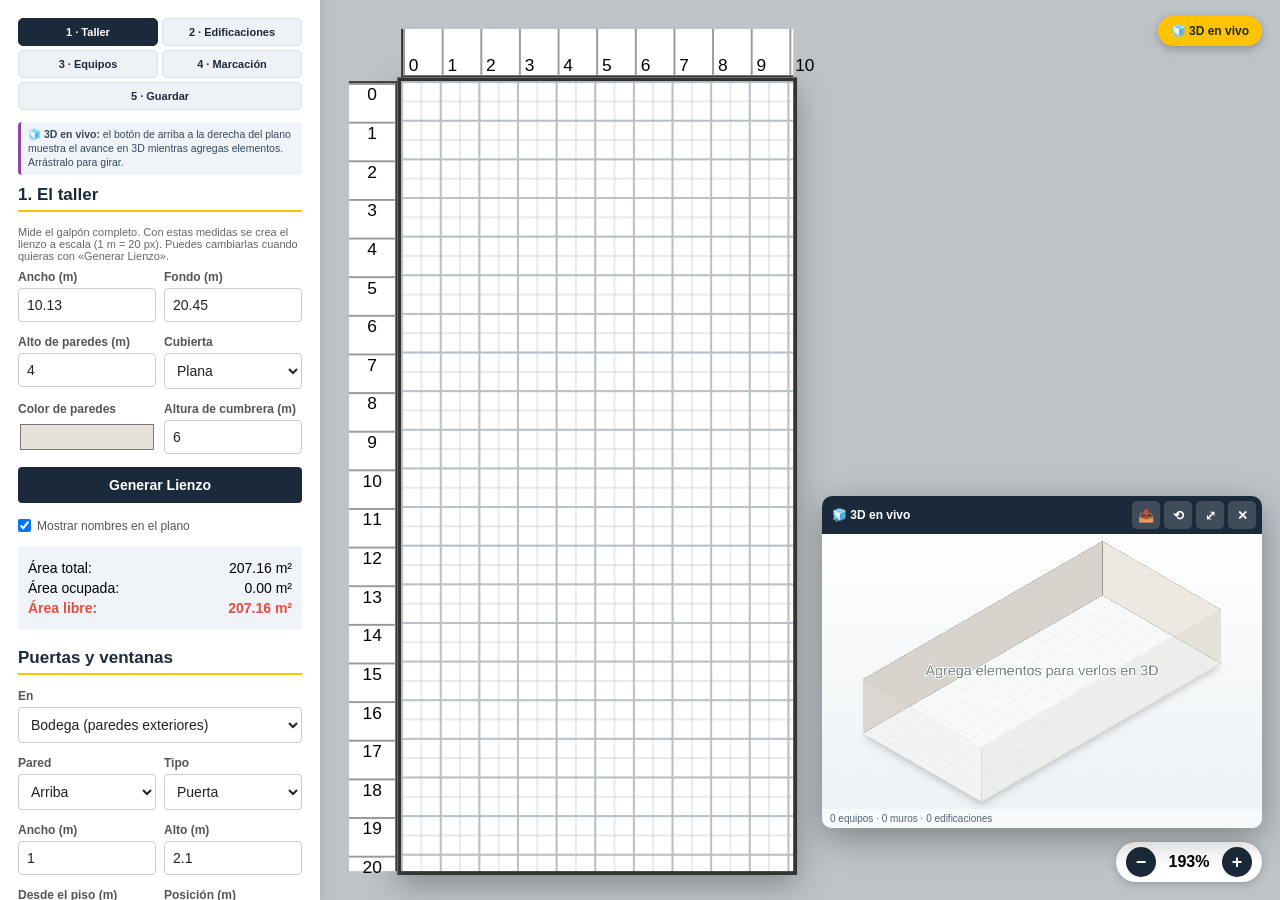
==== commit b78976d9: "v1.4.5: paredes translucidas en 3D y PNG con puertas/ventanas, botones fuera en equipos pequenos, ce" ====
--- a/index.html
+++ b/index.html
@@ -69,6 +69,8 @@
                 </div>
             </div>
             <button id="btnSelAplicar" class="btn-primario">Aplicar cambios</button>
+            <button id="btnSelCerrarMuro" class="btn-sec" style="display:none">↔ Cerrar muro hasta las paredes (dividir área)</button>
+            <button id="btnSelRotar" class="btn-sec">↻ Girar 90°</button>
             <div class="fila-campos">
                 <button id="btnSelDup" class="btn-sec">Duplicar</button>
                 <button id="btnSelDel" class="btn-borrar">Eliminar</button>
@@ -249,6 +251,8 @@
                 <button id="btnCompartir3D" class="btn-wa">📤 Compartir 3D</button>
                 <button id="btnPng3D" class="btn-sec">⬇ PNG 3D</button>
             </div>
+            <label class="chk" style="margin-top:6px"><input type="checkbox" id="imgParedesCompletas">
+                En la imagen 3D: paredes completas de las edificaciones (desmarca para ver el interior)</label>
             <button id="btnImprimir" class="btn-print">🖨️ Imprimir / PDF 2D</button>
             <p class="ayuda">En el celular: elige «Compartir 3D» y luego WhatsApp.
                 Para el PDF, elige «Guardar como PDF» en la impresión.</p>
@@ -286,7 +290,7 @@
             <input type="file" id="fileImportar" accept="application/json,.json" hidden>
             <button id="btnBorrarTodo" class="btn-borrar">Borrar todo el plano</button>
             <button id="btnAyuda" class="btn-sec">❔ Guía rápida</button>
-            <p class="pie">v1.4.4 · Funciona sin conexión · Los datos quedan en tu dispositivo.</p>
+            <p class="pie">v1.4.5 · Funciona sin conexión · Los datos quedan en tu dispositivo.</p>
         </section>
 
         <!-- ===================== FORMULARIO COMPARTIDO ===================== -->
@@ -466,7 +470,7 @@
             <button id="btnCerrar3D">✕ Cerrar 3D</button>
             <button id="btnCompartir3DView">📤 Compartir PNG</button>
             <button id="btnPng3DView">⬇ Descargar PNG</button>
-            <span class="ayuda3d">Arrastra para girar · rueda para acercar · sin techos se ven las paredes bajas y las puertas</span>
+            <span class="ayuda3d">Arrastra para girar · rueda para acercar · sin techos las paredes son translúcidas y se ven las puertas</span>
         </div>
         <div id="escena3d"><div id="mundo3d"></div></div>
     </div>
--- a/assets/styles.css
+++ b/assets/styles.css
@@ -592,4 +592,25 @@
     .btn-vivo3d { z-index: 54; }
     #vivo3d.pos-tr, #vivo3d.pos-tl { left: 8px; right: 8px; top: 60px; bottom: auto; }
     #vivo3d.pos-br, #vivo3d.pos-bl { left: 8px; right: 8px; bottom: 64px; top: auto; }
-}+}
+/* ============================================================
+   v1.4.6 · botones fuera del bloque (equipos pequeños)
+   ============================================================ */
+.bloque-wrapper > .btn-del,
+.bloque-wrapper > .btn-rot {
+    position: absolute; top: -9px; z-index: 30;
+    width: 18px; height: 18px; padding: 0; margin: 0;
+    border: 1px solid rgba(0, 0, 0, .35); border-radius: 50%;
+    font-size: 12px; line-height: 1; font-weight: 700;
+    display: flex; align-items: center; justify-content: center;
+    cursor: pointer; opacity: 0; transition: opacity .12s;
+}
+.bloque-wrapper > .btn-del { right: -9px; background: #C0392B; color: #fff; }
+.bloque-wrapper > .btn-rot { left: -9px; background: #FFC300; color: #1B2A3A; }
+.bloque-wrapper:hover > .btn-del,
+.bloque-wrapper:hover > .btn-rot,
+.bloque-wrapper.sel > .btn-del,
+.bloque-wrapper.sel > .btn-rot { opacity: 1; }
+.bloque-wrapper.mini > .btn-del,
+.bloque-wrapper.mini > .btn-rot { display: none; }
+.bloque-wrapper.sel { z-index: 9998 !important; }
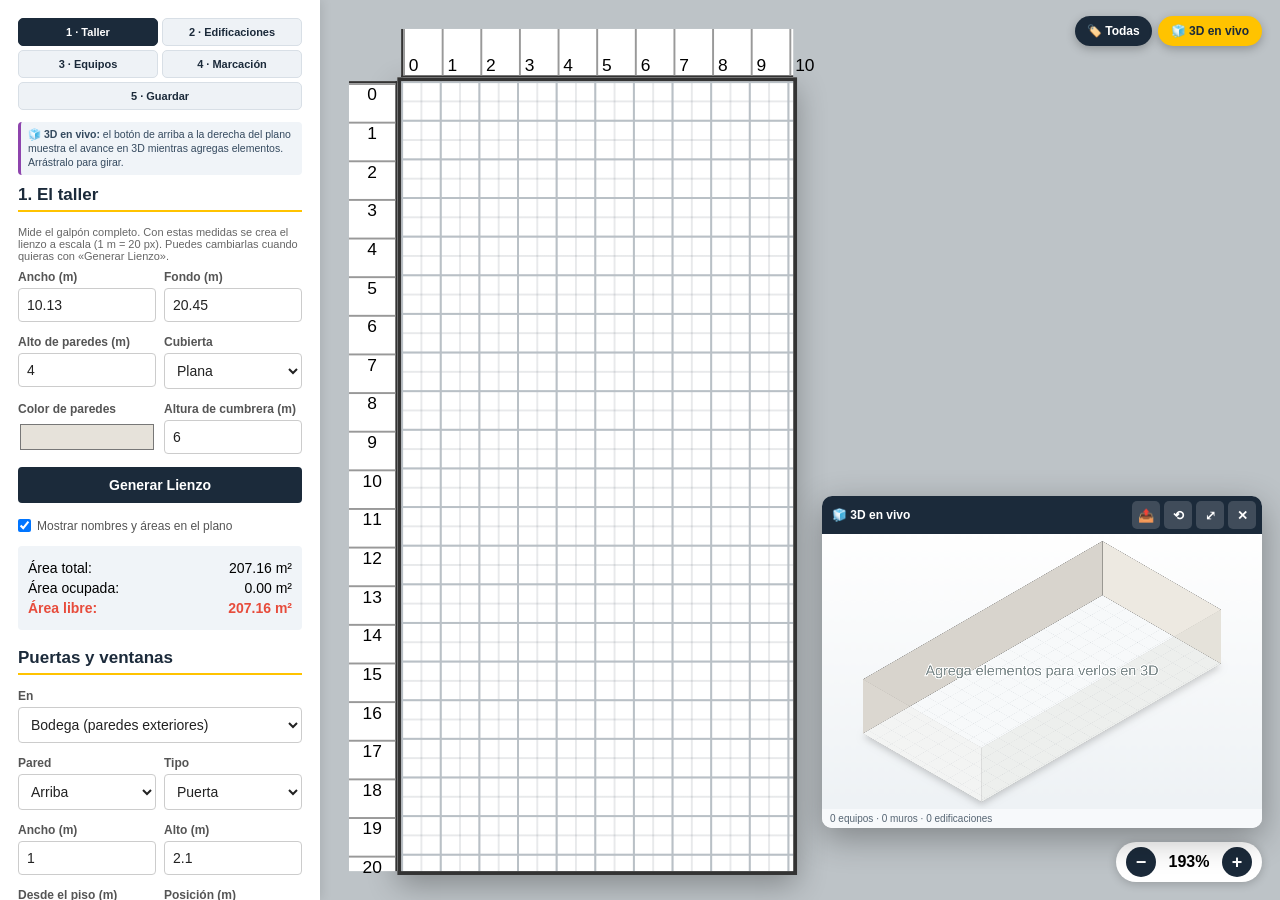
==== commit 5d36a9e5: "v1.4.6: boton de etiquetas Todas/Areas/Limpio, plano limpio sin rotulos y preferencia guardada" ====
--- a/index.html
+++ b/index.html
@@ -106,7 +106,7 @@
 
             <div class="form-group" style="margin-top:8px">
                 <label class="chk"><input type="checkbox" id="verNombres" checked>
-                    Mostrar nombres en el plano</label>
+                    Mostrar nombres y áreas en el plano</label>
             </div>
             <div id="totales" aria-live="polite">
                 <p><span>Área total:</span> <span id="txtTotal">0 m²</span></p>
@@ -290,7 +290,7 @@
             <input type="file" id="fileImportar" accept="application/json,.json" hidden>
             <button id="btnBorrarTodo" class="btn-borrar">Borrar todo el plano</button>
             <button id="btnAyuda" class="btn-sec">❔ Guía rápida</button>
-            <p class="pie">v1.4.5 · Funciona sin conexión · Los datos quedan en tu dispositivo.</p>
+            <p class="pie">v1.4.6 · Funciona sin conexión · Los datos quedan en tu dispositivo.</p>
         </section>
 
         <!-- ===================== FORMULARIO COMPARTIDO ===================== -->
@@ -441,8 +441,12 @@
             <span id="txtZoom">100%</span>
             <button id="btnMas" title="Acercar">+</button>
         </div>
-        <button id="btnVivo3D" class="btn-vivo3d" type="button"
-            title="Mostrar u ocultar la vista 3D mientras editas">🧊 3D en vivo</button>
+        <div id="barraVista">
+            <button id="btnEtiquetas" class="btn-etiquetas" type="button"
+                title="Mostrar todas las etiquetas, solo las áreas o el plano limpio">🏷️ Todas</button>
+            <button id="btnVivo3D" class="btn-vivo3d" type="button"
+                title="Mostrar u ocultar la vista 3D mientras editas">🧊 3D en vivo</button>
+        </div>
         <div id="wrapper">
             <div id="regla-x" aria-hidden="true"></div>
             <div id="regla-y" aria-hidden="true"></div>
--- a/assets/styles.css
+++ b/assets/styles.css
@@ -613,4 +613,41 @@
 .bloque-wrapper.sel > .btn-rot { opacity: 1; }
 .bloque-wrapper.mini > .btn-del,
 .bloque-wrapper.mini > .btn-rot { display: none; }
-.bloque-wrapper.sel { z-index: 9998 !important; }+.bloque-wrapper.sel { z-index: 9998 !important; }
+
+/* ============================================================
+   v1.4.7 · etiquetas del plano (todas / solo áreas / limpio)
+   ============================================================ */
+#barraVista {
+    position: absolute; top: 16px; right: 18px; z-index: 110;
+    display: flex; align-items: center; gap: 6px; flex-wrap: wrap; justify-content: flex-end;
+}
+#barraVista .btn-vivo3d { position: static; }
+.btn-etiquetas {
+    width: auto; margin: 0; padding: 8px 12px; font-size: 12px;
+    background: #1B2A3A; color: #fff; border-radius: 18px;
+    box-shadow: 0 3px 10px rgba(0, 0, 0, .25);
+}
+.btn-etiquetas:hover { background: #2E86C1; }
+.btn-etiquetas.areas { background: #E67E22; }
+.btn-etiquetas.limpio { background: #27AE60; }
+
+/* ocultar etiquetas según el modo */
+body.etiquetas-ninguna .bloque-content,
+body.etiquetas-ninguna .recinto-lbl,
+body.etiquetas-ninguna .marco-lbl { display: none !important; }
+
+body.etiquetas-areas .bloque-content > span:first-child,
+body.etiquetas-areas .bloque-content > br { display: none !important; }
+body.etiquetas-areas .recinto-nombre { display: none; }
+body.etiquetas-areas .marco-lbl { display: none; }
+
+.recinto-nombre::after { content: ' · '; }
+.recinto-area { white-space: nowrap; }
+
+@media (max-width: 820px) {
+    #barraVista { top: 10px; right: 10px; gap: 4px; max-width: calc(100vw - 70px); }
+    #barraVista .btn-etiquetas, #barraVista .btn-vivo3d {
+        font-size: 10px; padding: 6px 9px;
+    }
+}
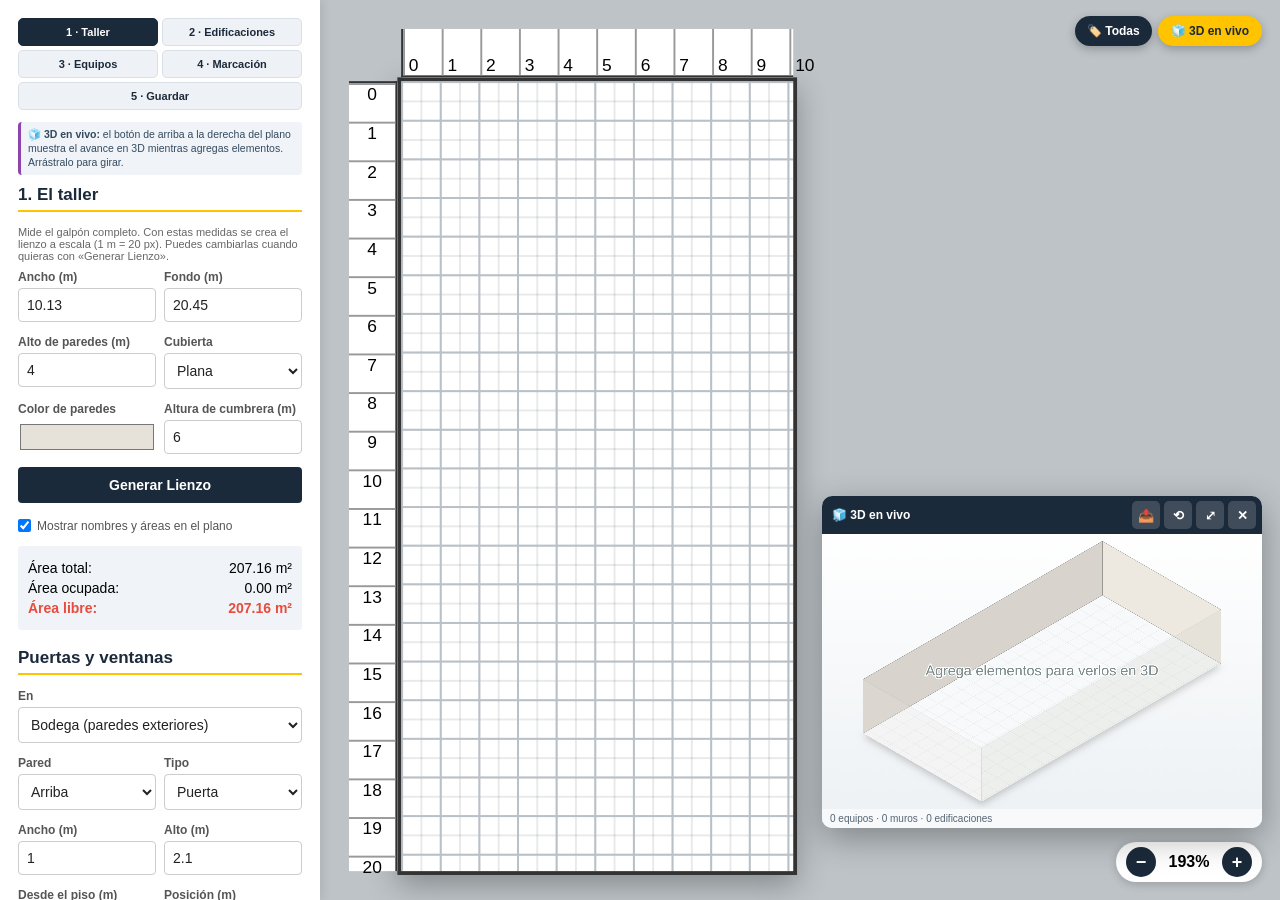
==== commit f32b14e4: "v1.4.8: equipos dentro de edificaciones seleccionables (orden de capas) y botones girar/eliminar vis" ====
--- a/index.html
+++ b/index.html
@@ -202,10 +202,11 @@
                 </div>
                 <div><label for="marcaForma">Forma</label>
                     <select id="marcaForma">
-                        <option value="perimetro">Perímetro completo</option>
+                        <option value="auto" selected>Automática (U/L/I según paredes)</option>
+                        <option value="perimetro">Perímetro completo (4 lados)</option>
                         <option value="u">En U (3 lados)</option>
                         <option value="l">En L (2 lados)</option>
-                        <option value="frente">Solo el frente</option>
+                        <option value="frente">Solo el frente (I)</option>
                         <option value="lados">Solo los lados</option>
                     </select>
                 </div>
@@ -213,6 +214,8 @@
             <div id="vistaMarca" class="vista-marca"></div>
             <button id="btnMarcaSel" class="btn-primario">Aplicar al seleccionado</button>
             <button id="btnMarcaTodos" class="btn-sec">Aplicar a todos los equipos</button>
+            <p class="ayuda">En <b>Automática</b> se quita la franja del lado que toca una pared o muro:
+                queda en <b>U</b> (1 pared), <b>L</b> (esquina) o <b>I</b> (3 lados tapados).</p>
 
             <h3 class="sub" style="margin-top:16px">B · Marco estirable (alrededor del equipo)</h3>
             <p class="ayuda">Selecciona un equipo o una edificación y pulsa «Crear marco».
@@ -290,7 +293,7 @@
             <input type="file" id="fileImportar" accept="application/json,.json" hidden>
             <button id="btnBorrarTodo" class="btn-borrar">Borrar todo el plano</button>
             <button id="btnAyuda" class="btn-sec">❔ Guía rápida</button>
-            <p class="pie">v1.4.6 · Funciona sin conexión · Los datos quedan en tu dispositivo.</p>
+            <p class="pie">v1.4.8 · Funciona sin conexión · Los datos quedan en tu dispositivo.</p>
         </section>
 
         <!-- ===================== FORMULARIO COMPARTIDO ===================== -->
--- a/assets/styles.css
+++ b/assets/styles.css
@@ -612,8 +612,12 @@
 .bloque-wrapper.sel > .btn-del,
 .bloque-wrapper.sel > .btn-rot { opacity: 1; }
 .bloque-wrapper.mini > .btn-del,
-.bloque-wrapper.mini > .btn-rot { display: none; }
-.bloque-wrapper.sel { z-index: 9998 !important; }
+.bloque-wrapper.mini > .btn-rot {
+    display: flex; width: 16px; height: 16px; font-size: 10px; top: -18px;
+}
+.bloque-wrapper.mini > .btn-del { right: 0; }
+.bloque-wrapper.mini > .btn-rot { left: 0; }
+/* la selección no cambia el orden: los equipos deben quedar clicables */
 
 /* ============================================================
    v1.4.7 · etiquetas del plano (todas / solo áreas / limpio)
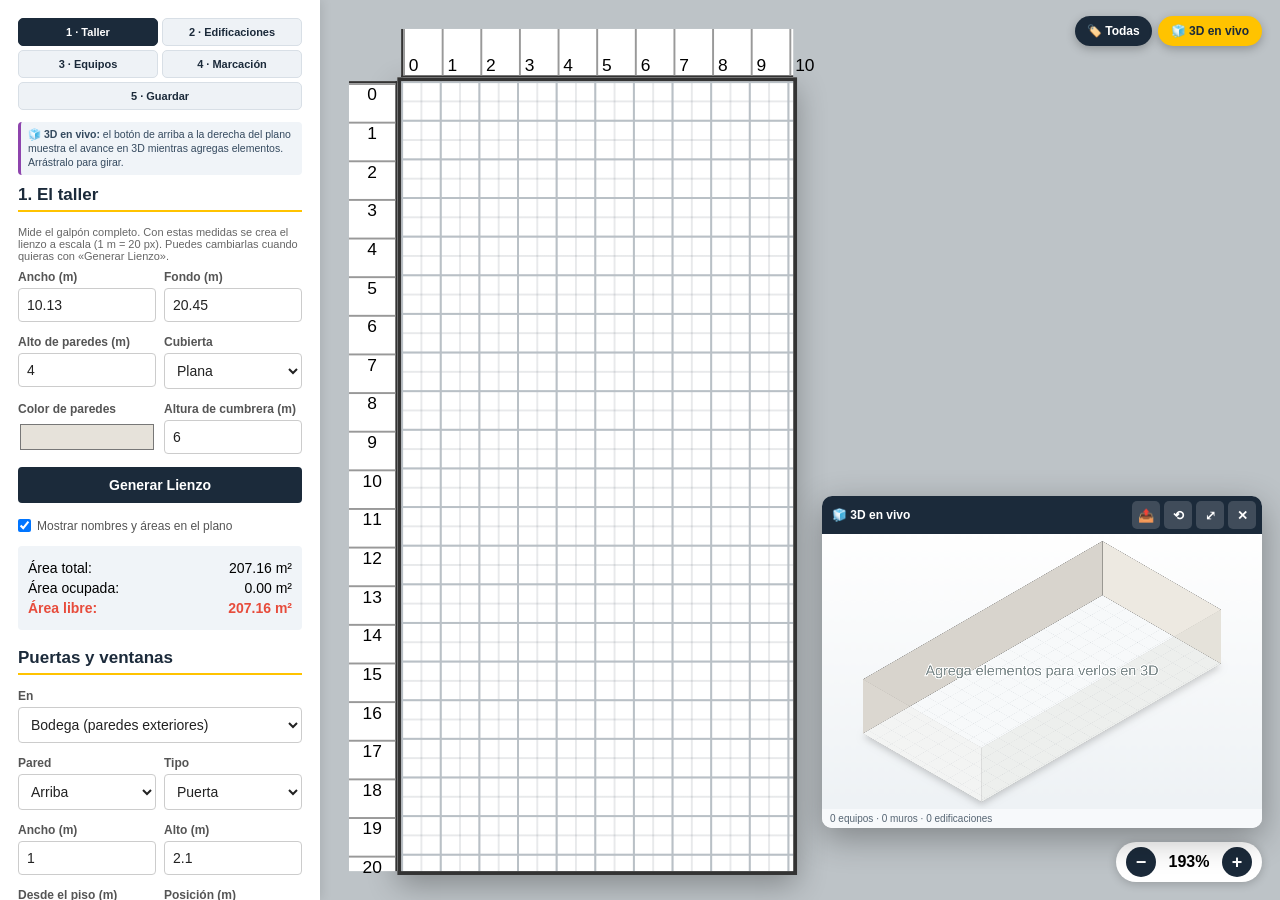
==== commit f89f74c7: "v1.4.9: el marco deja pasar el clic al equipo; capas y botones de girar/eliminar en equipos dentro d" ====
--- a/index.html
+++ b/index.html
@@ -293,7 +293,7 @@
             <input type="file" id="fileImportar" accept="application/json,.json" hidden>
             <button id="btnBorrarTodo" class="btn-borrar">Borrar todo el plano</button>
             <button id="btnAyuda" class="btn-sec">❔ Guía rápida</button>
-            <p class="pie">v1.4.8 · Funciona sin conexión · Los datos quedan en tu dispositivo.</p>
+            <p class="pie">v1.4.9 · Funciona sin conexión · Los datos quedan en tu dispositivo.</p>
         </section>
 
         <!-- ===================== FORMULARIO COMPARTIDO ===================== -->
--- a/assets/styles.css
+++ b/assets/styles.css
@@ -655,3 +655,9 @@
         font-size: 10px; padding: 6px 9px;
     }
 }
+
+/* el marco no debe tapar el equipo: solo sus franjas y tiradores reciben el toque */
+.marca-wrapper { pointer-events: none; }
+.marco { pointer-events: none; }
+.marco-franja { pointer-events: auto; }
+.marco-wrapper .mh { pointer-events: auto; }
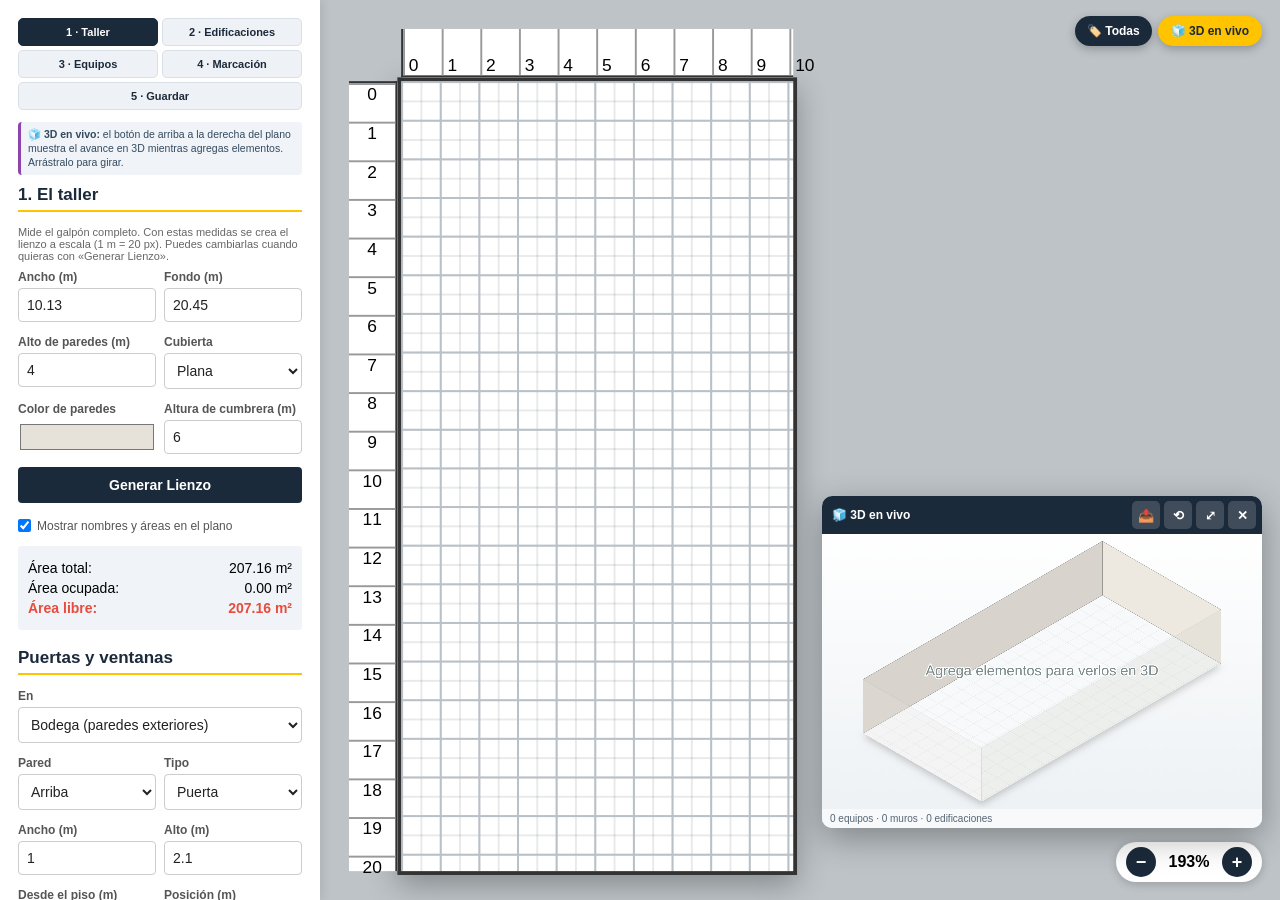
==== commit 1ce8f8ca: "v1.5.0 en el pie de la app" ====
--- a/index.html
+++ b/index.html
@@ -290,10 +290,13 @@
                 <button id="btnExportar" class="btn-sec">⬇ JSON</button>
                 <button id="btnAgregarJson" class="btn-sec">＋ Sumar</button>
             </div>
+            <button id="btnSVG" class="btn-sec">⬇ Plano vectorial (.svg para Inkscape)</button>
+            <p class="ayuda">El SVG sale a escala (1:100). Con Inkscape lo pasas a PDF o PNG:
+                doble clic en <b>EXPORTAR-A-PDF.bat</b>.</p>
             <input type="file" id="fileImportar" accept="application/json,.json" hidden>
             <button id="btnBorrarTodo" class="btn-borrar">Borrar todo el plano</button>
             <button id="btnAyuda" class="btn-sec">❔ Guía rápida</button>
-            <p class="pie">v1.4.9 · Funciona sin conexión · Los datos quedan en tu dispositivo.</p>
+            <p class="pie">v1.5.0 · Exporta SVG para Inkscape · Funciona sin conexión · Los datos quedan en tu dispositivo.</p>
         </section>
 
         <!-- ===================== FORMULARIO COMPARTIDO ===================== -->
